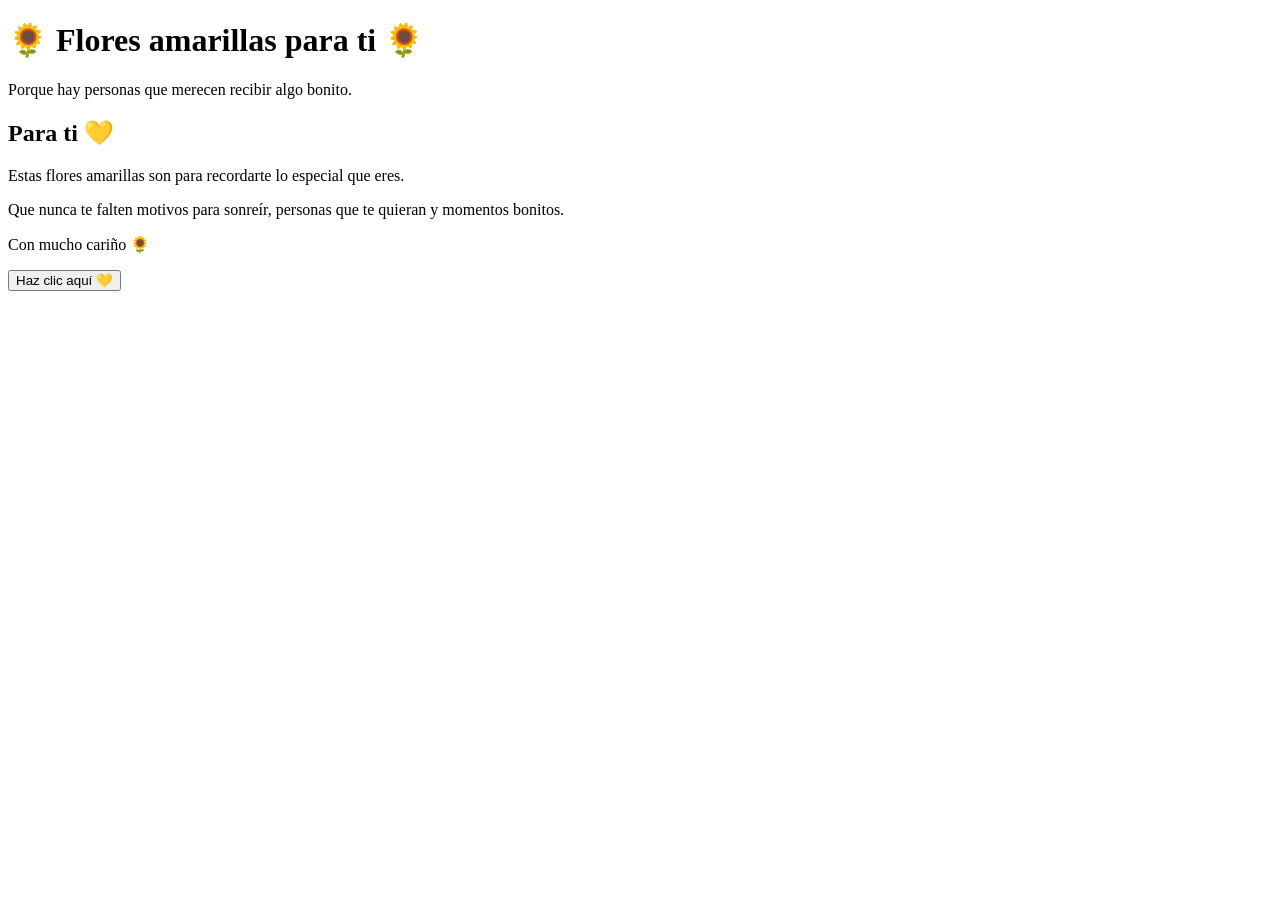
==== flores/index.html @ 59378ce9 "Create index.html" ====
<!DOCTYPE html>
<html lang="es">

<head>
    <meta charset="UTF-8">
    <meta name="viewport" content="width=device-width, initial-scale=1.0">

    <title>Para alguien especial 🌻</title>

    <link rel="stylesheet" href="style.css">
</head>

<body>

    <div class="contenedor">

        <h1>🌻 Flores amarillas para ti 🌻</h1>

        <p class="subtitulo">
            Porque hay personas que merecen recibir algo bonito.
        </p>

        <div class="jardin">

            <div class="flor">
                <div class="petalos">
                    <span></span>
                    <span></span>
                    <span></span>
                    <span></span>
                    <span></span>
                    <span></span>
                    <span></span>
                    <span></span>
                </div>

                <div class="centro"></div>

                <div class="tallo"></div>
                <div class="hoja hoja-izquierda"></div>
                <div class="hoja hoja-derecha"></div>
            </div>

            <div class="flor flor-dos">
                <div class="petalos">
                    <span></span>
                    <span></span>
                    <span></span>
                    <span></span>
                    <span></span>
                    <span></span>
                    <span></span>
                    <span></span>
                </div>

                <div class="centro"></div>

                <div class="tallo"></div>
                <div class="hoja hoja-izquierda"></div>
                <div class="hoja hoja-derecha"></div>
            </div>

            <div class="flor flor-tres">
                <div class="petalos">
                    <span></span>
                    <span></span>
                    <span></span>
                    <span></span>
                    <span></span>
                    <span></span>
                    <span></span>
                    <span></span>
                </div>

                <div class="centro"></div>

                <div class="tallo"></div>
                <div class="hoja hoja-izquierda"></div>
                <div class="hoja hoja-derecha"></div>
            </div>

        </div>

        <div class="mensaje">
            <h2>Para ti 💛</h2>

            <p>
                Estas flores amarillas son para recordarte
                lo especial que eres.
            </p>

            <p>
                Que nunca te falten motivos para sonreír,
                personas que te quieran y momentos bonitos.
            </p>

            <p class="dedicatoria">
                Con mucho cariño 🌻
            </p>
        </div>

        <button onclick="mostrarSorpresa()">
            Haz clic aquí 💛
        </button>

        <p id="sorpresa"></p>

    </div>

    <script src="script.js"></script>

</body>
</html>
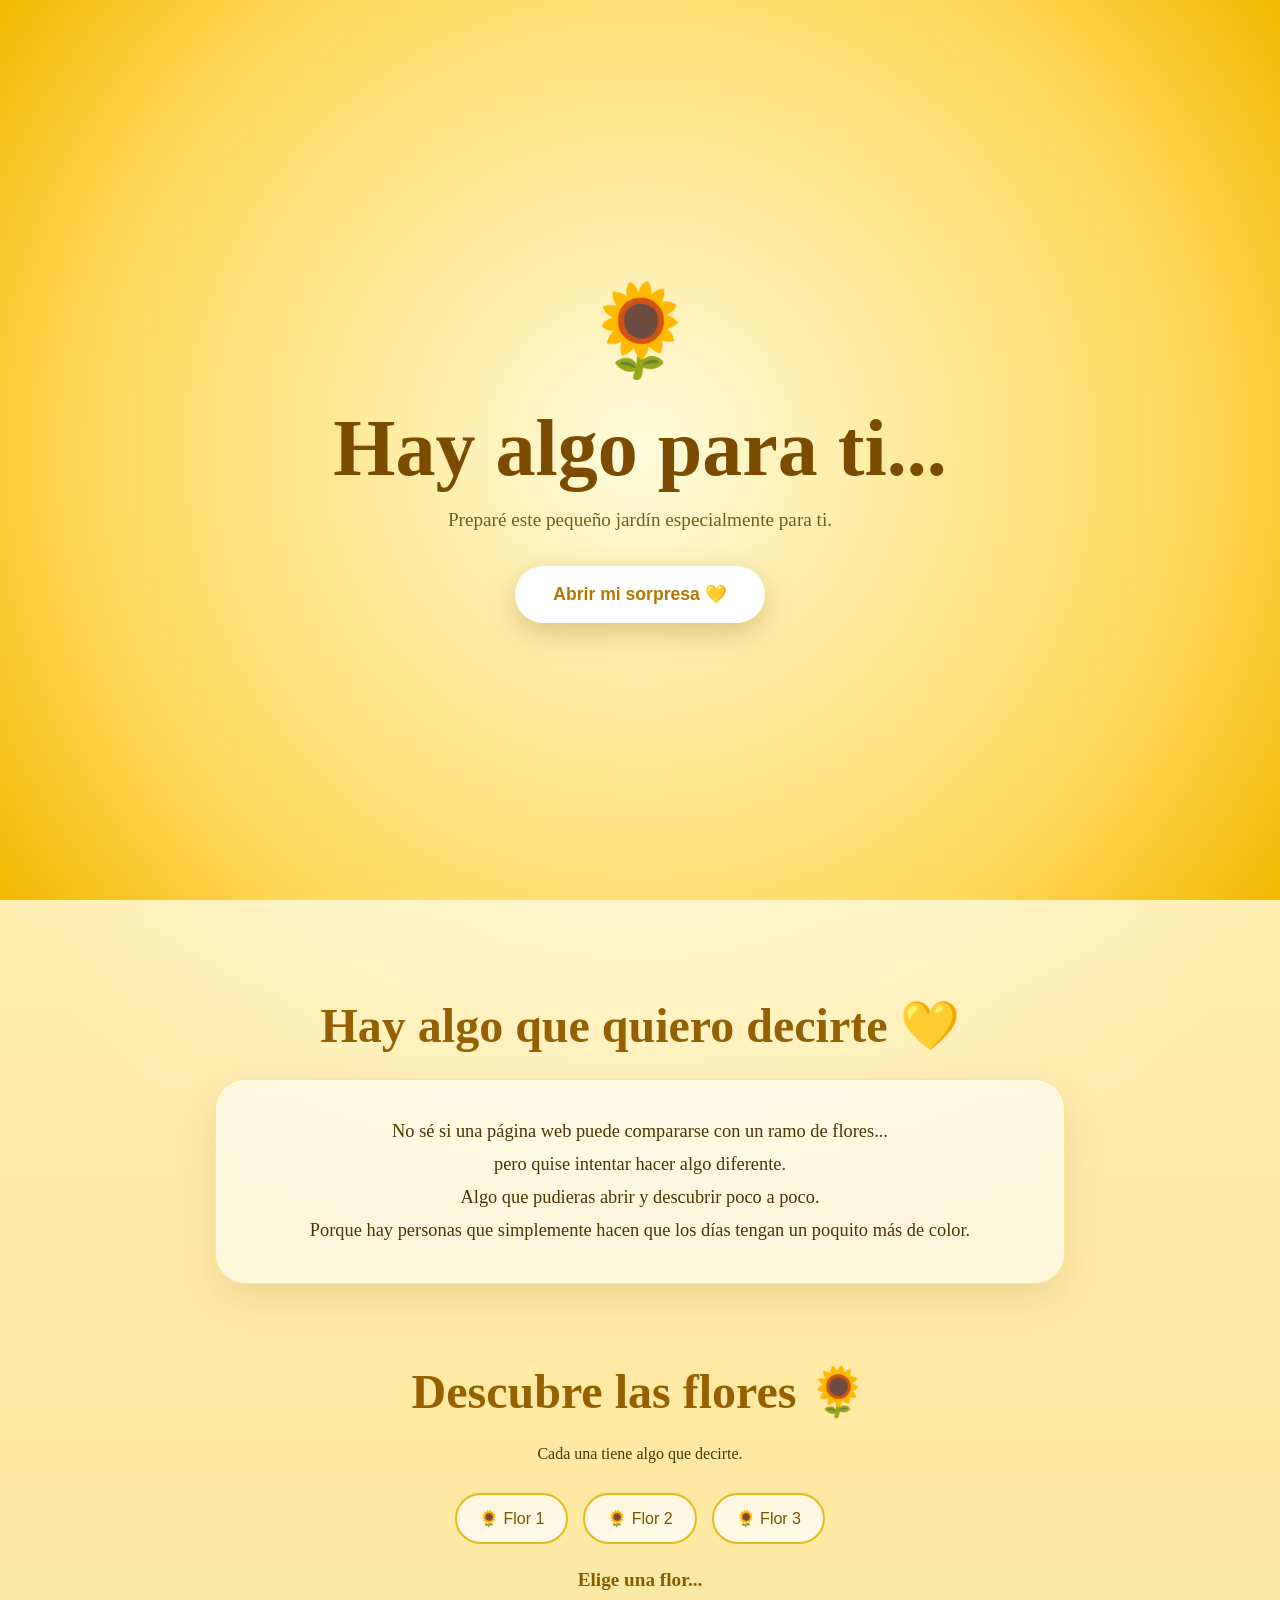
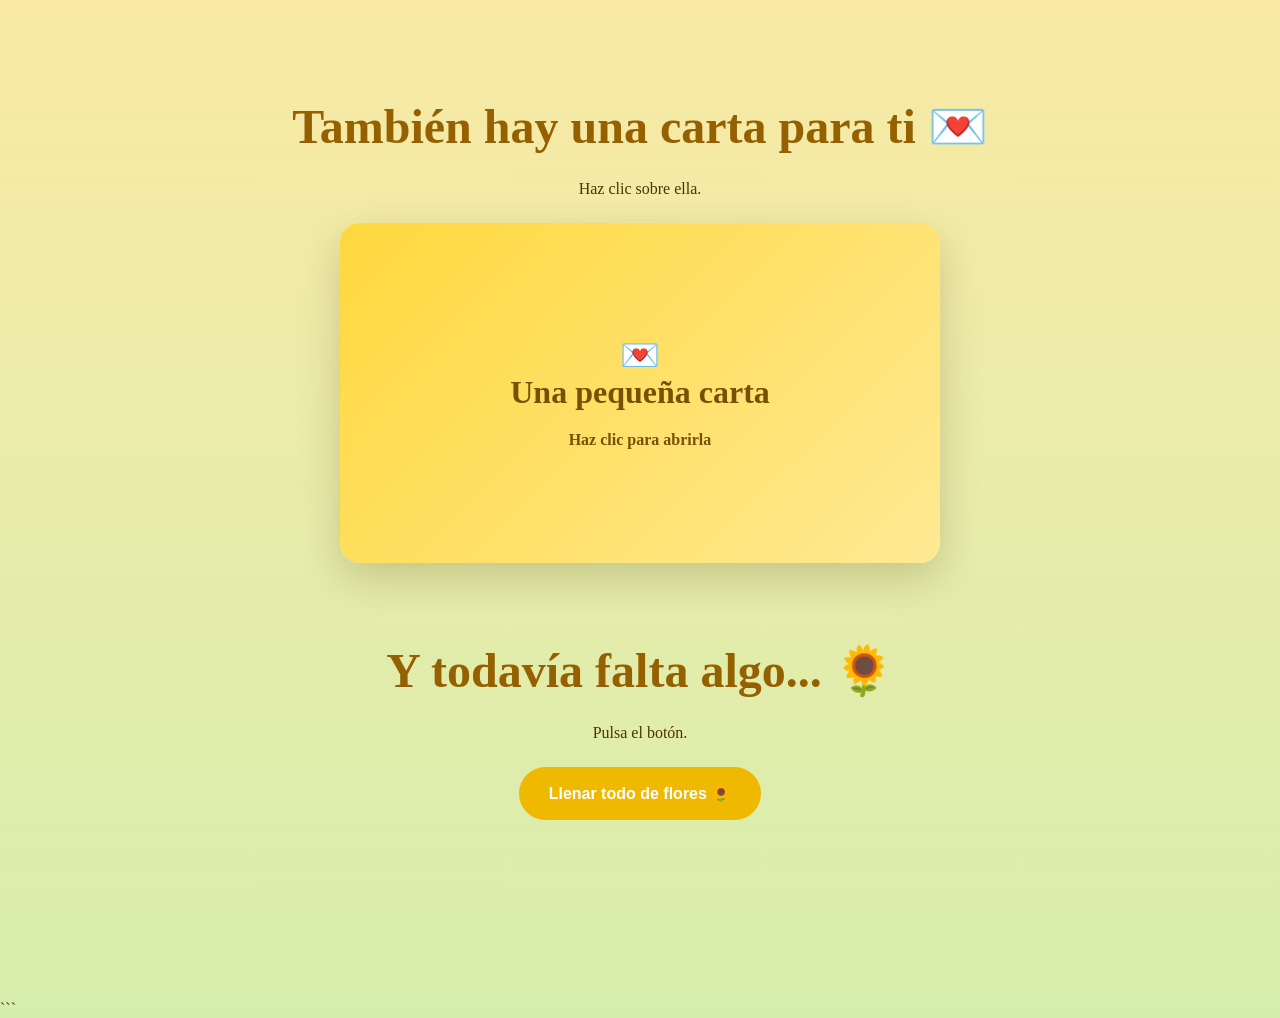
==== commit 4db11d51: "Update index.html" ====
--- a/flores/index.html
+++ b/flores/index.html
@@ -1,3 +1,4 @@
+```html
 <!DOCTYPE html>
 <html lang="es">
 
@@ -5,109 +6,1164 @@
     <meta charset="UTF-8">
     <meta name="viewport" content="width=device-width, initial-scale=1.0">
 
-    <title>Para alguien especial 🌻</title>
-
-    <link rel="stylesheet" href="style.css">
+    <title>Para ti 🌻</title>
+
+    <style>
+        * {
+            margin: 0;
+            padding: 0;
+            box-sizing: border-box;
+        }
+
+        html {
+            scroll-behavior: smooth;
+        }
+
+        body {
+            min-height: 100vh;
+            font-family: Georgia, "Times New Roman", serif;
+            overflow-x: hidden;
+            color: #4b3500;
+
+            background:
+                radial-gradient(circle at 50% 20%, #fffde7 0%, transparent 35%),
+                linear-gradient(180deg, #fff8c7, #ffe9a3 55%, #d6eead);
+        }
+
+        /* =========================
+           PANTALLA INICIAL
+        ========================= */
+
+        #inicio {
+            position: fixed;
+            inset: 0;
+            z-index: 1000;
+
+            display: flex;
+            justify-content: center;
+            align-items: center;
+
+            text-align: center;
+
+            background:
+                radial-gradient(circle, #fffbdc, #ffd95c 70%, #f2b900);
+            
+            transition: opacity 1.2s ease, visibility 1.2s ease;
+        }
+
+        #inicio.oculto {
+            opacity: 0;
+            visibility: hidden;
+            pointer-events: none;
+        }
+
+        .inicio-contenido {
+            width: min(90%, 650px);
+        }
+
+        .sol {
+            font-size: 90px;
+
+            animation:
+                aparecer 2s ease,
+                girarSol 8s linear infinite;
+
+            margin-bottom: 20px;
+        }
+
+        #inicio h1 {
+            font-size: clamp(2.3rem, 7vw, 5rem);
+            color: #7b4c00;
+            margin-bottom: 15px;
+        }
+
+        #inicio p {
+            font-size: 1.2rem;
+            color: #765b1b;
+            margin-bottom: 35px;
+        }
+
+        #comenzar {
+            border: none;
+            padding: 18px 38px;
+            border-radius: 50px;
+
+            background: #fff;
+            color: #b47700;
+
+            font-size: 1.1rem;
+            font-weight: bold;
+
+            cursor: pointer;
+
+            box-shadow: 0 10px 30px rgba(120, 80, 0, .25);
+
+            transition: .3s;
+        }
+
+        #comenzar:hover {
+            transform: scale(1.08);
+            box-shadow: 0 15px 40px rgba(120, 80, 0, .35);
+        }
+
+        /* =========================
+           CONTENIDO
+        ========================= */
+
+        main {
+            min-height: 100vh;
+            padding-bottom: 100px;
+        }
+
+        .hero {
+            min-height: 100vh;
+
+            display: flex;
+            flex-direction: column;
+            justify-content: center;
+            align-items: center;
+
+            text-align: center;
+            padding: 40px 20px;
+        }
+
+        .hero h1 {
+            font-size: clamp(2.5rem, 8vw, 5rem);
+            color: #9a6500;
+
+            opacity: 0;
+            transform: translateY(30px);
+
+            animation: aparecer 1.5s 1s forwards;
+        }
+
+        .hero p {
+            margin-top: 15px;
+            font-size: 1.2rem;
+
+            opacity: 0;
+            animation: aparecer 1.5s 1.5s forwards;
+        }
+
+        /* =========================
+           JARDÍN
+        ========================= */
+
+        .jardin {
+            position: relative;
+
+            width: min(100%, 900px);
+            height: 430px;
+
+            margin-top: 40px;
+
+            display: flex;
+            justify-content: center;
+            align-items: flex-end;
+            gap: 60px;
+
+            border-bottom: 18px solid #5c923c;
+        }
+
+        .flor {
+            position: relative;
+
+            width: 150px;
+            height: 360px;
+
+            cursor: pointer;
+
+            transform-origin: bottom center;
+
+            animation: balanceo 4s ease-in-out infinite;
+        }
+
+        .flor:nth-child(2) {
+            animation-delay: .8s;
+            transform: scale(.85);
+        }
+
+        .flor:nth-child(3) {
+            animation-delay: 1.6s;
+            transform: scale(.95);
+        }
+
+        .flor:hover {
+            filter: brightness(1.08);
+        }
+
+        /* Pétalos */
+
+        .petalos {
+            position: absolute;
+
+            width: 150px;
+            height: 150px;
+
+            top: 0;
+            left: 0;
+
+            z-index: 3;
+        }
+
+        .petalo {
+            position: absolute;
+
+            width: 55px;
+            height: 85px;
+
+            left: 47px;
+            top: 32px;
+
+            border-radius: 50%;
+
+            background:
+                radial-gradient(circle at 50% 80%,
+                    #ffb300,
+                    #ffd52e 60%,
+                    #fff078);
+
+            transform-origin: 50% 43px;
+
+            transition: .3s;
+        }
+
+        .petalo:nth-child(1) {
+            transform: rotate(0deg);
+        }
+
+        .petalo:nth-child(2) {
+            transform: rotate(45deg);
+        }
+
+        .petalo:nth-child(3) {
+            transform: rotate(90deg);
+        }
+
+        .petalo:nth-child(4) {
+            transform: rotate(135deg);
+        }
+
+        .petalo:nth-child(5) {
+            transform: rotate(180deg);
+        }
+
+        .petalo:nth-child(6) {
+            transform: rotate(225deg);
+        }
+
+        .petalo:nth-child(7) {
+            transform: rotate(270deg);
+        }
+
+        .petalo:nth-child(8) {
+            transform: rotate(315deg);
+        }
+
+        .flor:hover .petalo {
+            filter: brightness(1.15);
+        }
+
+        /* Centro */
+
+        .centro {
+            position: absolute;
+
+            width: 72px;
+            height: 72px;
+
+            top: 70px;
+            left: 39px;
+
+            z-index: 5;
+
+            border-radius: 50%;
+
+            background:
+                radial-gradient(circle,
+                    #321805 0 20%,
+                    #60300b 21% 45%,
+                    #9b5b0e 46% 100%);
+
+            box-shadow:
+                0 5px 12px rgba(70, 35, 0, .3),
+                inset 0 0 10px rgba(0, 0, 0, .4);
+        }
+
+        /* Tallo */
+
+        .tallo {
+            position: absolute;
+
+            width: 14px;
+            height: 250px;
+
+            top: 125px;
+            left: 68px;
+
+            background:
+                linear-gradient(90deg,
+                    #28652f,
+                    #6baa43,
+                    #28652f);
+
+            border-radius: 20px;
+
+            z-index: 1;
+        }
+
+        /* Hojas */
+
+        .hoja {
+            position: absolute;
+
+            width: 85px;
+            height: 42px;
+
+            top: 220px;
+
+            background:
+                linear-gradient(135deg,
+                    #2f7935,
+                    #75b84b);
+
+            border-radius: 100% 0 100% 0;
+
+            z-index: 2;
+        }
+
+        .hoja-izquierda {
+            left: -5px;
+            transform: rotate(25deg);
+        }
+
+        .hoja-derecha {
+            right: -5px;
+            transform: rotate(155deg);
+        }
+
+        /* =========================
+           MENSAJE
+        ========================= */
+
+        .seccion {
+            width: min(90%, 850px);
+
+            margin: 80px auto;
+
+            text-align: center;
+        }
+
+        .seccion h2 {
+            font-size: clamp(2rem, 5vw, 3rem);
+            color: #956100;
+            margin-bottom: 25px;
+        }
+
+        .mensaje {
+            padding: 35px;
+
+            background: rgba(255, 255, 255, .6);
+
+            border: 1px solid rgba(255, 193, 7, .35);
+
+            border-radius: 30px;
+
+            box-shadow: 0 15px 40px rgba(90, 60, 0, .12);
+
+            backdrop-filter: blur(10px);
+
+            line-height: 1.8;
+            font-size: 1.15rem;
+        }
+
+        /* =========================
+           FLORES INTERACTIVAS
+        ========================= */
+
+        .botones-flores {
+            display: flex;
+            justify-content: center;
+            flex-wrap: wrap;
+            gap: 15px;
+
+            margin-top: 30px;
+        }
+
+        .boton-flor {
+            border: 2px solid #e9b91b;
+
+            background: rgba(255, 255, 255, .7);
+
+            color: #795500;
+
+            padding: 14px 22px;
+
+            border-radius: 30px;
+
+            cursor: pointer;
+
+            font-size: 1rem;
+
+            transition: .3s;
+        }
+
+        .boton-flor:hover {
+            background: #ffd83d;
+            transform: translateY(-4px);
+        }
+
+        #mensajeFlor {
+            min-height: 50px;
+
+            margin-top: 25px;
+
+            font-size: 1.2rem;
+            font-weight: bold;
+
+            color: #8b5a00;
+        }
+
+        /* =========================
+           CARTA
+        ========================= */
+
+        .carta-contenedor {
+            perspective: 1000px;
+        }
+
+        .carta {
+            position: relative;
+
+            width: min(100%, 600px);
+            height: 340px;
+
+            margin: auto;
+
+            cursor: pointer;
+
+            transform-style: preserve-3d;
+
+            transition: transform 1s;
+        }
+
+        .carta.abierta {
+            transform: rotateY(180deg);
+        }
+
+        .cara {
+            position: absolute;
+            inset: 0;
+
+            display: flex;
+            justify-content: center;
+            align-items: center;
+
+            padding: 35px;
+
+            border-radius: 20px;
+
+            backface-visibility: hidden;
+
+            box-shadow: 0 15px 40px rgba(70, 45, 0, .2);
+        }
+
+        .frente {
+            background:
+                linear-gradient(135deg,
+                    #ffd83d,
+                    #ffe993);
+
+            font-size: 2rem;
+            font-weight: bold;
+
+            color: #795000;
+        }
+
+        .frente span {
+            display: block;
+            margin-top: 20px;
+            font-size: 1rem;
+        }
+
+        .atras {
+            background: #fffdf0;
+
+            transform: rotateY(180deg);
+
+            text-align: center;
+
+            line-height: 1.8;
+
+            font-size: 1.1rem;
+        }
+
+        /* =========================
+           BOTÓN FINAL
+        ========================= */
+
+        #lluvia {
+            border: none;
+
+            padding: 17px 30px;
+
+            border-radius: 50px;
+
+            background: #eeb900;
+
+            color: white;
+
+            font-size: 1rem;
+            font-weight: bold;
+
+            cursor: pointer;
+
+            transition: .3s;
+        }
+
+        #lluvia:hover {
+            transform: scale(1.08);
+        }
+
+        /* =========================
+           PÉTALOS QUE CAEN
+        ========================= */
+
+        .petalo-caida {
+            position: fixed;
+
+            top: -40px;
+
+            z-index: 900;
+
+            pointer-events: none;
+
+            animation: caer linear forwards;
+        }
+
+        /* =========================
+           CORAZONES
+        ========================= */
+
+        .corazon {
+            position: fixed;
+
+            pointer-events: none;
+
+            z-index: 950;
+
+            font-size: 25px;
+
+            animation: subir 2s ease-out forwards;
+        }
+
+        /* =========================
+           ANIMACIONES
+        ========================= */
+
+        @keyframes aparecer {
+            from {
+                opacity: 0;
+                transform: translateY(30px);
+            }
+
+            to {
+                opacity: 1;
+                transform: translateY(0);
+            }
+        }
+
+        @keyframes girarSol {
+            from {
+                transform: rotate(0deg);
+            }
+
+            to {
+                transform: rotate(360deg);
+            }
+        }
+
+        @keyframes balanceo {
+            0% {
+                transform: rotate(-3deg);
+            }
+
+            50% {
+                transform: rotate(3deg);
+            }
+
+            100% {
+                transform: rotate(-3deg);
+            }
+        }
+
+        @keyframes caer {
+            0% {
+                transform:
+                    translateY(-50px)
+                    rotate(0deg);
+                opacity: 0;
+            }
+
+            10% {
+                opacity: 1;
+            }
+
+            100% {
+                transform:
+                    translateY(110vh)
+                    rotate(720deg);
+                opacity: 0;
+            }
+        }
+
+        @keyframes subir {
+            0% {
+                transform:
+                    translate(-50%, 0)
+                    scale(.5);
+                opacity: 1;
+            }
+
+            100% {
+                transform:
+                    translate(-50%, -200px)
+                    scale(1.5);
+                opacity: 0;
+            }
+        }
+
+        /* =========================
+           MÓVIL
+        ========================= */
+
+        @media (max-width: 650px) {
+
+            .jardin {
+                height: 330px;
+                gap: 0;
+            }
+
+            .flor {
+                transform: scale(.65);
+                margin: -25px;
+            }
+
+            .flor:nth-child(2) {
+                transform: scale(.55);
+            }
+
+            .flor:nth-child(3) {
+                transform: scale(.6);
+            }
+
+            .mensaje {
+                padding: 25px 18px;
+            }
+
+            .carta {
+                height: 390px;
+            }
+        }
+    </style>
 </head>
 
 <body>
 
-    <div class="contenedor">
-
-        <h1>🌻 Flores amarillas para ti 🌻</h1>
-
-        <p class="subtitulo">
-            Porque hay personas que merecen recibir algo bonito.
-        </p>
-
-        <div class="jardin">
-
-            <div class="flor">
-                <div class="petalos">
-                    <span></span>
-                    <span></span>
-                    <span></span>
-                    <span></span>
-                    <span></span>
-                    <span></span>
-                    <span></span>
-                    <span></span>
+    <!-- =========================
+         INTRODUCCIÓN
+    ========================= -->
+
+    <section id="inicio">
+
+        <div class="inicio-contenido">
+
+            <div class="sol">🌻</div>
+
+            <h1>Hay algo para ti...</h1>
+
+            <p>
+                Preparé este pequeño jardín especialmente para ti.
+            </p>
+
+            <button id="comenzar">
+                Abrir mi sorpresa 💛
+            </button>
+
+        </div>
+
+    </section>
+
+
+    <!-- =========================
+         CONTENIDO PRINCIPAL
+    ========================= -->
+
+    <main>
+
+        <section class="hero">
+
+            <h1>Flores amarillas para ti 🌻</h1>
+
+            <p>
+                Algunas flores se marchitan...
+                pero los momentos bonitos permanecen.
+            </p>
+
+
+            <!-- JARDÍN -->
+
+            <div class="jardin">
+
+                <!-- FLOR 1 -->
+
+                <div class="flor" data-flor="1">
+
+                    <div class="petalos">
+
+                        <span class="petalo"></span>
+                        <span class="petalo"></span>
+                        <span class="petalo"></span>
+                        <span class="petalo"></span>
+                        <span class="petalo"></span>
+                        <span class="petalo"></span>
+                        <span class="petalo"></span>
+                        <span class="petalo"></span>
+
+                    </div>
+
+                    <div class="centro"></div>
+
+                    <div class="tallo"></div>
+
+                    <div class="hoja hoja-izquierda"></div>
+                    <div class="hoja hoja-derecha"></div>
+
                 </div>
 
-                <div class="centro"></div>
-
-                <div class="tallo"></div>
-                <div class="hoja hoja-izquierda"></div>
-                <div class="hoja hoja-derecha"></div>
+
+                <!-- FLOR 2 -->
+
+                <div class="flor" data-flor="2">
+
+                    <div class="petalos">
+
+                        <span class="petalo"></span>
+                        <span class="petalo"></span>
+                        <span class="petalo"></span>
+                        <span class="petalo"></span>
+                        <span class="petalo"></span>
+                        <span class="petalo"></span>
+                        <span class="petalo"></span>
+                        <span class="petalo"></span>
+
+                    </div>
+
+                    <div class="centro"></div>
+
+                    <div class="tallo"></div>
+
+                    <div class="hoja hoja-izquierda"></div>
+                    <div class="hoja hoja-derecha"></div>
+
+                </div>
+
+
+                <!-- FLOR 3 -->
+
+                <div class="flor" data-flor="3">
+
+                    <div class="petalos">
+
+                        <span class="petalo"></span>
+                        <span class="petalo"></span>
+                        <span class="petalo"></span>
+                        <span class="petalo"></span>
+                        <span class="petalo"></span>
+                        <span class="petalo"></span>
+                        <span class="petalo"></span>
+                        <span class="petalo"></span>
+
+                    </div>
+
+                    <div class="centro"></div>
+
+                    <div class="tallo"></div>
+
+                    <div class="hoja hoja-izquierda"></div>
+                    <div class="hoja hoja-derecha"></div>
+
+                </div>
+
             </div>
 
-            <div class="flor flor-dos">
-                <div class="petalos">
-                    <span></span>
-                    <span></span>
-                    <span></span>
-                    <span></span>
-                    <span></span>
-                    <span></span>
-                    <span></span>
-                    <span></span>
+        </section>
+
+
+        <!-- =========================
+             MENSAJE
+        ========================= -->
+
+        <section class="seccion">
+
+            <h2>Hay algo que quiero decirte 💛</h2>
+
+            <div class="mensaje">
+
+                <p>
+                    No sé si una página web puede compararse
+                    con un ramo de flores...
+                </p>
+
+                <p>
+                    pero quise intentar hacer algo diferente.
+                </p>
+
+                <p>
+                    Algo que pudieras abrir y descubrir poco a poco.
+                </p>
+
+                <p>
+                    Porque hay personas que simplemente hacen
+                    que los días tengan un poquito más de color.
+                </p>
+
+            </div>
+
+        </section>
+
+
+        <!-- =========================
+             FLORES INTERACTIVAS
+        ========================= -->
+
+        <section class="seccion">
+
+            <h2>Descubre las flores 🌻</h2>
+
+            <p>
+                Cada una tiene algo que decirte.
+            </p>
+
+            <div class="botones-flores">
+
+                <button class="boton-flor" data-mensaje="🌻 La primera flor: Gracias por existir.">
+                    🌻 Flor 1
+                </button>
+
+                <button class="boton-flor" data-mensaje="💛 La segunda flor: Espero que siempre encuentres motivos para sonreír.">
+                    🌻 Flor 2
+                </button>
+
+                <button class="boton-flor" data-mensaje="✨ La tercera flor: Te mereces todas las cosas bonitas que la vida pueda darte.">
+                    🌻 Flor 3
+                </button>
+
+            </div>
+
+            <div id="mensajeFlor">
+                Elige una flor...
+            </div>
+
+        </section>
+
+
+        <!-- =========================
+             CARTA
+        ========================= -->
+
+        <section class="seccion">
+
+            <h2>También hay una carta para ti 💌</h2>
+
+            <p style="margin-bottom: 25px;">
+                Haz clic sobre ella.
+            </p>
+
+            <div class="carta-contenedor">
+
+                <div class="carta" id="carta">
+
+                    <div class="cara frente">
+
+                        <div>
+                            💌
+                            <br>
+                            Una pequeña carta
+                            <span>
+                                Haz clic para abrirla
+                            </span>
+                        </div>
+
+                    </div>
+
+                    <div class="cara atras">
+
+                        <p>
+                            Si llegaste hasta aquí,
+                            quería que supieras algo...
+                            <br><br>
+
+                            Entre tantas personas,
+                            hay algunas que consiguen
+                            quedarse en nuestros pensamientos
+                            de una manera especial.
+                            <br><br>
+
+                            Y tú eres una de ellas. 🌻
+                            <br><br>
+
+                            <strong>
+                                Feliz día de las flores amarillas 💛
+                            </strong>
+                        </p>
+
+                    </div>
+
                 </div>
 
-                <div class="centro"></div>
-
-                <div class="tallo"></div>
-                <div class="hoja hoja-izquierda"></div>
-                <div class="hoja hoja-derecha"></div>
             </div>
 
-            <div class="flor flor-tres">
-                <div class="petalos">
-                    <span></span>
-                    <span></span>
-                    <span></span>
-                    <span></span>
-                    <span></span>
-                    <span></span>
-                    <span></span>
-                    <span></span>
-                </div>
-
-                <div class="centro"></div>
-
-                <div class="tallo"></div>
-                <div class="hoja hoja-izquierda"></div>
-                <div class="hoja hoja-derecha"></div>
-            </div>
-
-        </div>
-
-        <div class="mensaje">
-            <h2>Para ti 💛</h2>
-
-            <p>
-                Estas flores amarillas son para recordarte
-                lo especial que eres.
+        </section>
+
+
+        <!-- =========================
+             FINAL
+        ========================= -->
+
+        <section class="seccion">
+
+            <h2>Y todavía falta algo... 🌻</h2>
+
+            <p style="margin-bottom: 25px;">
+                Pulsa el botón.
             </p>
 
-            <p>
-                Que nunca te falten motivos para sonreír,
-                personas que te quieran y momentos bonitos.
-            </p>
-
-            <p class="dedicatoria">
-                Con mucho cariño 🌻
-            </p>
-        </div>
-
-        <button onclick="mostrarSorpresa()">
-            Haz clic aquí 💛
-        </button>
-
-        <p id="sorpresa"></p>
-
-    </div>
-
-    <script src="script.js"></script>
+            <button id="lluvia">
+                Llenar todo de flores 🌻
+            </button>
+
+        </section>
+
+    </main>
+
+
+    <script>
+
+        /* =========================
+           INICIO
+        ========================= */
+
+        const inicio = document.getElementById("inicio");
+        const comenzar = document.getElementById("comenzar");
+
+        comenzar.addEventListener("click", () => {
+
+            inicio.classList.add("oculto");
+
+            lluviaPetalos(20);
+
+        });
+
+
+        /* =========================
+           FLORES INTERACTIVAS
+        ========================= */
+
+        const botones = document.querySelectorAll(".boton-flor");
+        const mensajeFlor = document.getElementById("mensajeFlor");
+
+        botones.forEach(boton => {
+
+            boton.addEventListener("click", () => {
+
+                mensajeFlor.textContent =
+                    boton.dataset.mensaje;
+
+                crearCorazones();
+
+            });
+
+        });
+
+
+        /* =========================
+           CARTA
+        ========================= */
+
+        const carta = document.getElementById("carta");
+
+        carta.addEventListener("click", () => {
+
+            carta.classList.toggle("abierta");
+
+            crearCorazones();
+
+        });
+
+
+        /* =========================
+           FLORES DEL JARDÍN
+        ========================= */
+
+        const flores = document.querySelectorAll(".flor");
+
+        flores.forEach((flor, indice) => {
+
+            flor.addEventListener("click", () => {
+
+                const mensajes = [
+
+                    "🌻 Esta flor floreció especialmente para ti.",
+
+                    "💛 Que nunca te falten razones para sonreír.",
+
+                    "✨ Algunas personas son como el sol: hacen más bonito el día."
+
+                ];
+
+                mensajeFlor.textContent = mensajes[indice];
+
+                crearCorazones();
+
+            });
+
+        });
+
+
+        /* =========================
+           LLUVIA DE FLORES
+        ========================= */
+
+        const botonLluvia =
+            document.getElementById("lluvia");
+
+        botonLluvia.addEventListener("click", () => {
+
+            lluviaPetalos(80);
+
+            crearCorazones();
+
+        });
+
+
+        function lluviaPetalos(cantidad) {
+
+            for (let i = 0; i < cantidad; i++) {
+
+                setTimeout(() => {
+
+                    const petalo =
+                        document.createElement("div");
+
+                    petalo.className =
+                        "petalo-caida";
+
+                    petalo.textContent = "🌻";
+
+                    petalo.style.left =
+                        Math.random() * 100 + "vw";
+
+                    petalo.style.fontSize =
+                        (15 + Math.random() * 25) + "px";
+
+                    petalo.style.animationDuration =
+                        (3 + Math.random() * 5) + "s";
+
+                    document.body.appendChild(petalo);
+
+                    setTimeout(() => {
+
+                        petalo.remove();
+
+                    }, 9000);
+
+                }, i * 60);
+
+            }
+
+        }
+
+
+        /* =========================
+           CORAZONES
+        ========================= */
+
+        function crearCorazones() {
+
+            for (let i = 0; i < 8; i++) {
+
+                setTimeout(() => {
+
+                    const corazon =
+                        document.createElement("div");
+
+                    corazon.className = "corazon";
+
+                    corazon.textContent =
+                        Math.random() > .5 ? "💛" : "✨";
+
+                    corazon.style.left =
+                        (30 + Math.random() * 40) + "vw";
+
+                    corazon.style.top =
+                        (45 + Math.random() * 20) + "vh";
+
+                    document.body.appendChild(corazon);
+
+                    setTimeout(() => {
+
+                        corazon.remove();
+
+                    }, 2200);
+
+                }, i * 120);
+
+            }
+
+        }
+
+
+        /* =========================
+           LLUVIA AUTOMÁTICA SUAVE
+        ========================= */
+
+        setInterval(() => {
+
+            if (!document.hidden) {
+
+                const petalo =
+                    document.createElement("div");
+
+                petalo.className =
+                    "petalo-caida";
+
+                petalo.textContent = "🌼";
+
+                petalo.style.left =
+                    Math.random() * 100 + "vw";
+
+                petalo.style.fontSize =
+                    "18px";
+
+                petalo.style.animationDuration =
+                    "7s";
+
+                document.body.appendChild(petalo);
+
+                setTimeout(() => {
+
+                    petalo.remove();
+
+                }, 8000);
+
+            }
+
+        }, 2500);
+
+    </script>
 
 </body>
+
 </html>
+```
